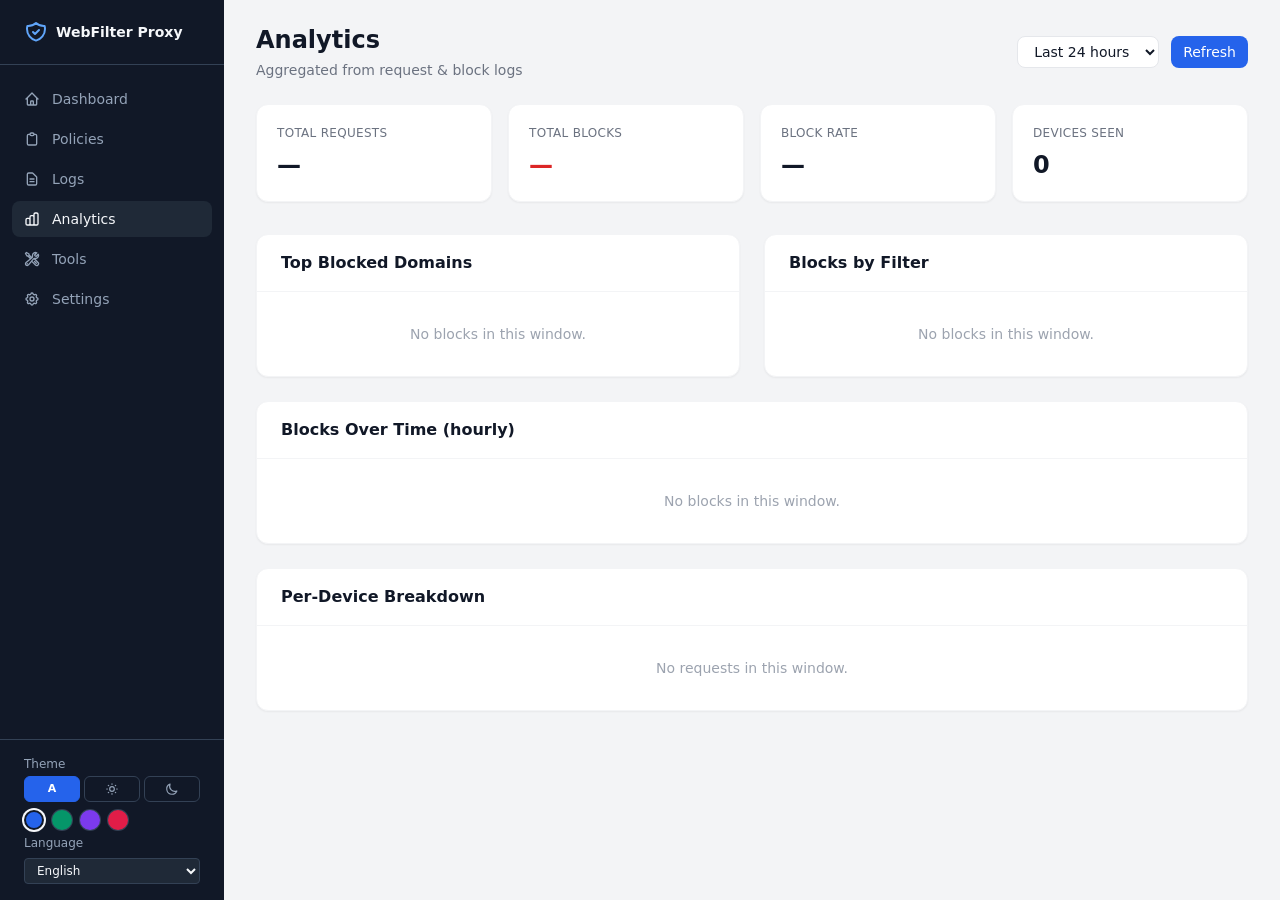
==== ui/analytics.html @ 970b745e "Fork gowebfilter proxy core and management UI Copy the MITM proxy engine, certificate handling, poli" ====
<!DOCTYPE html>
<html lang="en">
<head>
  <meta charset="UTF-8" />
  <meta name="viewport" content="width=device-width, initial-scale=1.0" />
  <title data-i18n="doc.analytics">Analytics — WebFilter Proxy</title>
  <link rel="stylesheet" href="tailwind.css" />
  <link rel="stylesheet" href="theme.css" />
  <script src="chrome.js"></script>
  <script src="i18n.js"></script>
  <script defer src="alpine.min.js"></script>
</head>
<body class="bg-canvas min-h-screen" x-data="analyticsPage()" x-init="init()">
  <div class="flex h-screen overflow-hidden">

    <!-- Sidebar -->
    <aside class="wf-sidebar w-56 bg-sidebar text-sidebar-ink flex flex-col flex-shrink-0">
      <div class="px-6 py-5 border-b border-sidebar-border">
        <div class="flex items-center gap-2">
          <svg class="w-6 h-6 text-blue-400" fill="none" viewBox="0 0 24 24" stroke="currentColor">
            <path stroke-linecap="round" stroke-linejoin="round" stroke-width="2"
              d="M9 12l2 2 4-4m5.618-4.016A11.955 11.955 0 0112 2.944a11.955 11.955 0 01-8.618 3.04A12.02 12.02 0 003 9c0 5.591 3.824 10.29 9 11.622 5.176-1.332 9-6.03 9-11.622 0-1.042-.133-2.052-.382-3.016z"/>
          </svg>
          <span class="font-bold text-sm">WebFilter Proxy</span>
        </div>
      </div>
      <nav class="flex-1 px-3 py-4 space-y-1">
        <a href="index.html" class="flex items-center gap-3 px-3 py-2 rounded-lg text-sidebar-muted hover:bg-sidebar-active hover:text-sidebar-ink text-sm transition-colors">
          <svg class="w-4 h-4" fill="none" viewBox="0 0 24 24" stroke="currentColor"><path stroke-linecap="round" stroke-linejoin="round" stroke-width="2" d="M3 12l2-2m0 0l7-7 7 7M5 10v10a1 1 0 001 1h3m10-11l2 2m-2-2v10a1 1 0 01-1 1h-3m-6 0a1 1 0 001-1v-4a1 1 0 011-1h2a1 1 0 011 1v4a1 1 0 001 1m-6 0h6"/></svg>
          <span data-i18n="nav.dashboard">Dashboard</span>
        </a>
        <a href="policies.html" class="flex items-center gap-3 px-3 py-2 rounded-lg text-sidebar-muted hover:bg-sidebar-active hover:text-sidebar-ink text-sm transition-colors">
          <svg class="w-4 h-4" fill="none" viewBox="0 0 24 24" stroke="currentColor"><path stroke-linecap="round" stroke-linejoin="round" stroke-width="2" d="M9 5H7a2 2 0 00-2 2v12a2 2 0 002 2h10a2 2 0 002-2V7a2 2 0 00-2-2h-2M9 5a2 2 0 002 2h2a2 2 0 002-2M9 5a2 2 0 012-2h2a2 2 0 012 2"/></svg>
          <span data-i18n="nav.policies">Policies</span>
        </a>
        <a href="logs.html" class="flex items-center gap-3 px-3 py-2 rounded-lg text-sidebar-muted hover:bg-sidebar-active hover:text-sidebar-ink text-sm transition-colors">
          <svg class="w-4 h-4" fill="none" viewBox="0 0 24 24" stroke="currentColor"><path stroke-linecap="round" stroke-linejoin="round" stroke-width="2" d="M9 12h6m-6 4h6m2 5H7a2 2 0 01-2-2V5a2 2 0 012-2h5.586a1 1 0 01.707.293l5.414 5.414a1 1 0 01.293.707V19a2 2 0 01-2 2z"/></svg>
          <span data-i18n="nav.logs">Logs</span>
        </a>
        <a href="analytics.html" class="flex items-center gap-3 px-3 py-2 rounded-lg bg-sidebar-active text-sidebar-ink text-sm font-medium">
          <svg class="w-4 h-4" fill="none" viewBox="0 0 24 24" stroke="currentColor"><path stroke-linecap="round" stroke-linejoin="round" stroke-width="2" d="M9 19v-6a2 2 0 00-2-2H5a2 2 0 00-2 2v6a2 2 0 002 2h2a2 2 0 002-2zm0 0V9a2 2 0 012-2h2a2 2 0 012 2v10m-6 0a2 2 0 002 2h2a2 2 0 002-2m0 0V5a2 2 0 012-2h2a2 2 0 012 2v14a2 2 0 01-2 2h-2a2 2 0 01-2-2z"/></svg>
          <span data-i18n="nav.analytics">Analytics</span>
        </a>
        <a href="tools.html" class="flex items-center gap-3 px-3 py-2 rounded-lg text-sidebar-muted hover:bg-sidebar-active hover:text-sidebar-ink text-sm transition-colors">
          <svg class="w-4 h-4" fill="none" viewBox="0 0 24 24" stroke="currentColor"><path stroke-linecap="round" stroke-linejoin="round" stroke-width="2" d="M11.42 15.17L17.25 21A2.652 2.652 0 0021 17.25l-5.877-5.877M11.42 15.17l2.496-3.03c.317-.384.74-.626 1.208-.766M11.42 15.17l-4.655 5.653a2.548 2.548 0 11-3.586-3.586l6.837-5.63m5.108-.233c.55-.164 1.163-.188 1.743-.14a4.5 4.5 0 004.486-6.336l-3.276 3.277a3.004 3.004 0 01-2.25-2.25l3.276-3.276a4.5 4.5 0 00-6.336 4.486c.091 1.076-.071 2.264-.904 2.95l-.102.085m-1.745 1.437L5.909 7.5H4.5L2.25 3.75l1.5-1.5L7.5 4.5v1.409l4.26 4.26m-1.745 1.437l1.745-1.437m6.615 8.206L15.75 15.75M4.867 19.125h.008v.008h-.008v-.008z"/></svg>
          <span data-i18n="nav.tools">Tools</span>
        </a>
        <a href="settings.html" class="flex items-center gap-3 px-3 py-2 rounded-lg text-sidebar-muted hover:bg-sidebar-active hover:text-sidebar-ink text-sm transition-colors">
          <svg class="w-4 h-4" fill="none" viewBox="0 0 24 24" stroke="currentColor"><path stroke-linecap="round" stroke-linejoin="round" stroke-width="2" d="M10.325 4.317c.426-1.756 2.924-1.756 3.35 0a1.724 1.724 0 002.573 1.066c1.543-.94 3.31.826 2.37 2.37a1.724 1.724 0 001.065 2.572c1.756.426 1.756 2.924 0 3.35a1.724 1.724 0 00-1.066 2.573c.94 1.543-.826 3.31-2.37 2.37a1.724 1.724 0 00-2.572 1.065c-.426 1.756-2.924 1.756-3.35 0a1.724 1.724 0 00-2.573-1.066c-1.543.94-3.31-.826-2.37-2.37a1.724 1.724 0 00-1.065-2.572c-1.756-.426-1.756-2.924 0-3.35a1.724 1.724 0 001.066-2.573c-.94-1.543.826-3.31 2.37-2.37.996.608 2.296.07 2.572-1.065z"/><path stroke-linecap="round" stroke-linejoin="round" stroke-width="2" d="M15 12a3 3 0 11-6 0 3 3 0 016 0z"/></svg>
          <span data-i18n="nav.settings">Settings</span>
        </a>
      </nav>
      <div class="px-3 py-4 border-t border-sidebar-border">
        <label class="block px-3">
          <span class="text-xs text-sidebar-muted" data-i18n="lang.label">Language</span>
          <select class="wf-lang-select mt-1 w-full bg-sidebar-active text-sidebar-ink text-xs rounded px-2 py-1 border border-sidebar-border focus:outline-none"></select>
        </label>
      </div>
    </aside>

    <!-- Main -->
    <main class="flex-1 overflow-auto">
      <div class="px-8 py-6">
        <div class="mb-6 flex items-center justify-between">
          <div>
            <h1 class="text-2xl font-bold text-gray-900" data-i18n="an.title">Analytics</h1>
            <p class="text-sm text-gray-500 mt-1" data-i18n="an.subtitle">Aggregated from request &amp; block logs</p>
          </div>
          <div class="flex items-center gap-3">
            <select x-model.number="hours" @change="load()"
                    class="border border-gray-200 rounded-lg px-3 py-1.5 text-sm focus:outline-none focus:ring-2 focus:ring-blue-500">
              <option value="1" x-text="$t('an.last1h')">Last 1 hour</option>
              <option value="6" x-text="$t('an.last6h')">Last 6 hours</option>
              <option value="24" selected x-text="$t('an.last24h')">Last 24 hours</option>
              <option value="72" x-text="$t('an.last3d')">Last 3 days</option>
              <option value="168" x-text="$t('an.last7d')">Last 7 days</option>
              <option value="720" x-text="$t('an.last30d')">Last 30 days</option>
            </select>
            <button @click="load()" class="px-3 py-1.5 text-sm font-medium text-white bg-blue-600 rounded-lg hover:bg-blue-700" data-i18n="an.refresh">Refresh</button>
          </div>
        </div>

        <!-- Summary stat cards -->
        <div class="grid grid-cols-1 sm:grid-cols-4 gap-4 mb-8">
          <div class="bg-card rounded-xl shadow-sm p-5 border border-gray-100">
            <div class="text-xs font-medium text-gray-500 uppercase tracking-wide mb-2" data-i18n="an.totalRequests">Total Requests</div>
            <div class="text-2xl font-bold text-gray-900" x-text="data.total_requests ?? '—'"></div>
          </div>
          <div class="bg-card rounded-xl shadow-sm p-5 border border-gray-100">
            <div class="text-xs font-medium text-gray-500 uppercase tracking-wide mb-2" data-i18n="an.totalBlocks">Total Blocks</div>
            <div class="text-2xl font-bold text-red-600" x-text="data.total_blocks ?? '—'"></div>
          </div>
          <div class="bg-card rounded-xl shadow-sm p-5 border border-gray-100">
            <div class="text-xs font-medium text-gray-500 uppercase tracking-wide mb-2" data-i18n="an.blockRate">Block Rate</div>
            <div class="text-2xl font-bold text-gray-900" x-text="blockRate"></div>
          </div>
          <div class="bg-card rounded-xl shadow-sm p-5 border border-gray-100">
            <div class="text-xs font-medium text-gray-500 uppercase tracking-wide mb-2" data-i18n="an.devicesSeen">Devices Seen</div>
            <div class="text-2xl font-bold text-gray-900" x-text="(data.per_device ?? []).length"></div>
          </div>
        </div>

        <div class="grid grid-cols-1 lg:grid-cols-2 gap-6 mb-6">

          <!-- Top blocked domains -->
          <div class="bg-card rounded-xl shadow-sm border border-gray-100">
            <div class="px-6 py-4 border-b border-gray-100">
              <h2 class="text-base font-semibold text-gray-900" data-i18n="an.topBlockedDomains">Top Blocked Domains</h2>
            </div>
            <div x-show="!data.top_blocked_domains || data.top_blocked_domains.length === 0"
                 class="px-6 py-8 text-center text-gray-400 text-sm" data-i18n="an.noBlocks">No blocks in this window.</div>
            <ul x-show="data.top_blocked_domains && data.top_blocked_domains.length > 0" class="divide-y divide-gray-50">
              <template x-for="(d, i) in data.top_blocked_domains" :key="i">
                <li class="px-6 py-3 flex items-center gap-3">
                  <span class="text-xs font-mono text-gray-400 w-5 text-right" x-text="i + 1"></span>
                  <span class="flex-1 font-mono text-sm text-gray-800 truncate" x-text="d.domain" :title="d.domain"></span>
                  <div class="w-24 bar-track">
                    <div class="bar-fill bg-red-400" :style="'width:' + pct(d.count, data.top_blocked_domains[0].count) + '%'"></div>
                  </div>
                  <span class="text-sm font-semibold text-gray-700 w-10 text-right" x-text="d.count"></span>
                </li>
              </template>
            </ul>
          </div>

          <!-- Blocks by component -->
          <div class="bg-card rounded-xl shadow-sm border border-gray-100">
            <div class="px-6 py-4 border-b border-gray-100">
              <h2 class="text-base font-semibold text-gray-900" data-i18n="an.blocksByFilter">Blocks by Filter</h2>
            </div>
            <div x-show="!data.blocks_by_component || data.blocks_by_component.length === 0"
                 class="px-6 py-8 text-center text-gray-400 text-sm" data-i18n="an.noBlocks">No blocks in this window.</div>
            <ul x-show="data.blocks_by_component && data.blocks_by_component.length > 0" class="divide-y divide-gray-50">
              <template x-for="(c, i) in data.blocks_by_component" :key="i">
                <li class="px-6 py-3 flex items-center gap-3">
                  <span class="flex-1 text-sm text-gray-800" x-text="c.component"></span>
                  <div class="w-32 bar-track">
                    <div class="bar-fill bg-blue-400" :style="'width:' + pct(c.count, data.blocks_by_component[0].count) + '%'"></div>
                  </div>
                  <span class="text-sm font-semibold text-gray-700 w-10 text-right" x-text="c.count"></span>
                </li>
              </template>
            </ul>
          </div>
        </div>

        <!-- Blocks over time -->
        <div class="bg-card rounded-xl shadow-sm border border-gray-100 mb-6">
          <div class="px-6 py-4 border-b border-gray-100">
            <h2 class="text-base font-semibold text-gray-900" data-i18n="an.blocksOverTime">Blocks Over Time (hourly)</h2>
          </div>
          <div x-show="!data.blocks_timeline || data.blocks_timeline.length === 0"
               class="px-6 py-8 text-center text-gray-400 text-sm" data-i18n="an.noBlocks">No block events in this window.</div>
          <div x-show="data.blocks_timeline && data.blocks_timeline.length > 0" class="px-6 py-5">
            <div class="flex items-end gap-1 h-28 overflow-x-auto">
              <template x-for="(b, i) in data.blocks_timeline" :key="i">
                <div class="flex flex-col items-center gap-1 flex-shrink-0" style="min-width:28px">
                  <span class="text-xs text-gray-500" x-text="b.count"></span>
                  <div class="w-5 bg-red-400 rounded-t transition-all duration-300"
                       :style="'height:' + Math.max(4, pct(b.count, timelineMax) * 0.88) + 'px'"
                       :title="fmtHour(b.ts) + ': ' + b.count + ' blocks'"></div>
                  <span class="text-xs text-gray-400 rotate-45 origin-left whitespace-nowrap" x-text="fmtHour(b.ts)"></span>
                </div>
              </template>
            </div>
          </div>
        </div>

        <!-- Per-device breakdown -->
        <div class="bg-card rounded-xl shadow-sm border border-gray-100">
          <div class="px-6 py-4 border-b border-gray-100">
            <h2 class="text-base font-semibold text-gray-900" data-i18n="an.perDevice">Per-Device Breakdown</h2>
          </div>
          <div x-show="!data.per_device || data.per_device.length === 0"
               class="px-6 py-8 text-center text-gray-400 text-sm" data-i18n="an.noRequests">No requests in this window.</div>
          <div x-show="data.per_device && data.per_device.length > 0" class="overflow-x-auto">
            <table class="w-full text-sm">
              <thead>
                <tr class="border-b border-gray-100 text-left">
                  <th class="px-6 py-3 text-xs font-medium text-gray-500 uppercase" data-i18n="th.clientIp">Client IP</th>
                  <th class="px-6 py-3 text-xs font-medium text-gray-500 uppercase" data-i18n="th.policy">Policy</th>
                  <th class="px-6 py-3 text-xs font-medium text-gray-500 uppercase" data-i18n="th.total">Total</th>
                  <th class="px-6 py-3 text-xs font-medium text-gray-500 uppercase" data-i18n="th.blocked">Blocked</th>
                  <th class="px-6 py-3 text-xs font-medium text-gray-500 uppercase" data-i18n="an.blockRate">Block Rate</th>
                  <th class="px-6 py-3 text-xs font-medium text-gray-500 uppercase"></th>
                </tr>
              </thead>
              <tbody>
                <template x-for="(d, i) in data.per_device" :key="i">
                  <tr class="border-b border-gray-50">
                    <td class="px-6 py-2 font-mono text-xs text-gray-800" x-text="d.ip"></td>
                    <td class="px-6 py-2 text-gray-600 text-xs" x-text="d.policy || '—'"></td>
                    <td class="px-6 py-2 text-gray-700 font-medium" x-text="d.total"></td>
                    <td class="px-6 py-2">
                      <span x-show="d.blocked > 0" class="badge bg-red-100 text-red-700" x-text="d.blocked"></span>
                      <span x-show="d.blocked === 0" class="text-gray-400">0</span>
                    </td>
                    <td class="px-6 py-2 text-xs text-gray-500"
                        x-text="d.total > 0 ? Math.round(d.blocked / d.total * 100) + '%' : '0%'"></td>
                    <td class="px-6 py-2">
                      <div class="w-20 bar-track">
                        <div class="bar-fill bg-red-300"
                             :style="'width:' + (d.total > 0 ? Math.round(d.blocked / d.total * 100) : 0) + '%'"></div>
                      </div>
                    </td>
                  </tr>
                </template>
              </tbody>
            </table>
          </div>
        </div>
      </div>
    </main>
  </div>

  <script>
    function analyticsPage() {
      return {
        hours: 24,
        data: {},

        async init() { await this.load(); },

        async load() {
          try {
            const res = await fetch(`/api/analytics?hours=${this.hours}`);
            this.data = await res.json();
          } catch (e) { this.data = {}; }
        },

        get blockRate() {
          const t = this.data.total_requests ?? 0;
          const b = this.data.total_blocks ?? 0;
          if (!t) return '—';
          return Math.round(b / t * 100) + '%';
        },

        get timelineMax() {
          const tl = this.data.blocks_timeline ?? [];
          return tl.reduce((m, b) => Math.max(m, b.count), 1);
        },

        pct(val, max) { return max > 0 ? Math.round(val / max * 100) : 0; },

        fmtHour(ts) {
          const d = new Date(ts * 1000);
          return d.toLocaleString([], { month: 'numeric', day: 'numeric', hour: '2-digit', minute: '2-digit' });
        },
      };
    }
  </script>
</body>
</html>
---- ui/theme.css ----
/*
 * WebFilter management UI — theme tokens + responsive shell.
 *
 * Build-free companion to chrome.js. chrome.js remaps Tailwind's `gray`/`blue`
 * palettes (and adds `canvas`/`card`/`sidebar*` utilities) to the CSS variables
 * defined here, so existing utility classes (bg-card, text-gray-900, bg-blue-600…)
 * theme automatically. chrome.js always sets an explicit data-theme="light|dark"
 * (resolving the user's "auto" preference) and data-accent on <html> BEFORE paint,
 * so there is no flash and no prefers-color-scheme media query is needed here.
 *
 * Colour values are "R G B" triples (no commas) so Tailwind's
 * rgb(var(--x) / <alpha-value>) opacity modifier keeps working.
 *
 *   Neutrals  : --wf-gray-50..900, --wf-canvas (page), --wf-card (surface)
 *   Accent    : --wf-accent-50/100/400/600/700/800  (the only blue steps used)
 *   Sidebar   : --wf-sidebar*  (stays dark in both modes)
 */

/* ── Sidebar chrome — mode-independent (dark in both light & dark themes) ── */
:root {
  --wf-sidebar:        17 24 39;   /* slate-900 — matches the original look   */
  --wf-sidebar-ink:    245 247 250;/* active item / heading text              */
  --wf-sidebar-muted:  148 163 184;/* inactive nav text (was gray-400)        */
  --wf-sidebar-active:  31 41 55;  /* hover / active item bg (was gray-800)   */
  --wf-sidebar-border:  51 65 85;  /* dividers (was gray-700)                 */
}

/* ── Neutrals: LIGHT ── */
:root[data-theme="light"] {
  --wf-canvas:   243 244 246;
  --wf-card:     255 255 255;
  --wf-gray-50:  249 250 251;
  --wf-gray-100: 243 244 246;
  --wf-gray-200: 229 231 235;
  --wf-gray-300: 209 213 219;
  --wf-gray-400: 156 163 175;
  --wf-gray-500: 107 114 128;
  --wf-gray-600:  75  85  99;
  --wf-gray-700:  55  65  81;
  --wf-gray-800:  31  41  55;
  --wf-gray-900:  17  24  39;
}

/* ── Neutrals: DARK (the gray ramp inverts so text-gray-900 reads light) ── */
:root[data-theme="dark"] {
  --wf-canvas:   17  21  28;
  --wf-card:     26  32  42;
  --wf-gray-50:  30  35  45;
  --wf-gray-100: 38  44  56;
  --wf-gray-200: 50  58  72;
  --wf-gray-300: 71  85 105;
  --wf-gray-400: 148 163 184;
  --wf-gray-500: 160 174 192;
  --wf-gray-600: 190 200 214;
  --wf-gray-700: 209 217 228;
  --wf-gray-800: 226 232 240;
  --wf-gray-900: 241 245 249;
}

/* ── Accents (light) — fallback default is blue ── */
:root[data-theme="light"],
:root[data-theme="light"][data-accent="blue"] {
  --wf-accent-50:  239 246 255;
  --wf-accent-100: 219 234 254;
  --wf-accent-400:  96 165 250;
  --wf-accent-600:  37  99 235;
  --wf-accent-700:  29  78 216;
  --wf-accent-800:  30  64 175;
}
:root[data-theme="light"][data-accent="emerald"] {
  --wf-accent-50:  236 253 245;
  --wf-accent-100: 209 250 229;
  --wf-accent-400:  52 211 153;
  --wf-accent-600:   5 150 105;
  --wf-accent-700:   4 120  87;
  --wf-accent-800:   6  95  70;
}
:root[data-theme="light"][data-accent="violet"] {
  --wf-accent-50:  245 243 255;
  --wf-accent-100: 237 233 254;
  --wf-accent-400: 167 139 250;
  --wf-accent-600: 124  58 237;
  --wf-accent-700: 109  40 217;
  --wf-accent-800:  91  33 182;
}
:root[data-theme="light"][data-accent="rose"] {
  --wf-accent-50:  255 241 242;
  --wf-accent-100: 255 228 230;
  --wf-accent-400: 251 113 133;
  --wf-accent-600: 225  29  72;
  --wf-accent-700: 190  18  60;
  --wf-accent-800: 159  18  57;
}

/* ── Accents (dark) — ramp shifts lighter so it reads on dark surfaces.
      step 700 is deliberately light: it is the text colour of the *-100/700
      tint badges (e.g. the URL filter badge), which now sit on a dark tint. ── */
:root[data-theme="dark"],
:root[data-theme="dark"][data-accent="blue"] {
  --wf-accent-50:  23  37  60;
  --wf-accent-100: 30  58  95;
  --wf-accent-400: 96 165 250;
  --wf-accent-600: 59 130 246;
  --wf-accent-700: 96 165 250;
  --wf-accent-800: 147 197 253;
}
:root[data-theme="dark"][data-accent="emerald"] {
  --wf-accent-50:  16  45  38;
  --wf-accent-100:  6  60  50;
  --wf-accent-400: 52 211 153;
  --wf-accent-600: 16 185 129;
  --wf-accent-700: 52 211 153;
  --wf-accent-800: 110 231 183;
}
:root[data-theme="dark"][data-accent="violet"] {
  --wf-accent-50:  40  30  70;
  --wf-accent-100: 49  36  92;
  --wf-accent-400: 167 139 250;
  --wf-accent-600: 139  92 246;
  --wf-accent-700: 167 139 250;
  --wf-accent-800: 196 181 253;
}
:root[data-theme="dark"][data-accent="rose"] {
  --wf-accent-50:  60  24  32;
  --wf-accent-100: 80  28  42;
  --wf-accent-400: 251 113 133;
  --wf-accent-600: 244  63  94;
  --wf-accent-700: 251 113 133;
  --wf-accent-800: 253 164 175;
}

/* Smooth the switch a touch (not on transforms — keep the drawer snappy). */
body { transition: background-color .15s ease, color .15s ease; }

/* Form controls default to the themed surface so they don't render as native
   white boxes (with black text) in dark mode. These are element-level rules, so
   any explicit utility class (e.g. the sidebar's bg-sidebar-active language
   select, or a text-gray-700 field) still wins on specificity. In light mode
   the card is white, so this matches the previous native appearance exactly. */
input:not([type="checkbox"]):not([type="radio"]):not([type="range"]),
select,
textarea {
  background-color: rgb(var(--wf-card));
  color: rgb(var(--wf-gray-900));
  border-color: rgb(var(--wf-gray-200));
}
input::placeholder,
textarea::placeholder { color: rgb(var(--wf-gray-400)); }
input, select, textarea { accent-color: rgb(var(--wf-accent-600)); }

/* ── Theme picker (injected into the sidebar by chrome.js) ── */
.wf-theme-picker .wf-mode-btn {
  flex: 1 1 0;
  border: 1px solid rgb(var(--wf-sidebar-border));
  color: rgb(var(--wf-sidebar-muted));
  border-radius: .375rem;
  padding: .25rem 0;
  font-size: .6875rem;
  line-height: 1rem;
  display: flex;
  align-items: center;
  justify-content: center;
  cursor: pointer;
  transition: background-color .12s, color .12s, border-color .12s;
}
.wf-theme-picker .wf-mode-btn:hover { color: rgb(var(--wf-sidebar-ink)); }
.wf-theme-picker .wf-mode-btn.wf-active {
  background: rgb(var(--wf-accent-600));
  border-color: rgb(var(--wf-accent-600));
  color: #fff;
}
.wf-theme-picker .wf-swatch {
  width: 1.25rem;
  height: 1.25rem;
  border-radius: 9999px;
  cursor: pointer;
  border: 2px solid transparent;
  box-shadow: 0 0 0 1px rgb(var(--wf-sidebar-border));
  transition: transform .12s;
}
.wf-theme-picker .wf-swatch:hover { transform: scale(1.1); }
.wf-theme-picker .wf-swatch.wf-active {
  border-color: rgb(var(--wf-sidebar));
  box-shadow: 0 0 0 2px rgb(var(--wf-sidebar-ink));
}

/* ── Responsive shell: off-canvas drawer below lg (1024px) ── */
.wf-topbar { display: none; }

@media (max-width: 1023px) {
  .wf-sidebar {
    position: fixed;
    inset-block: 0;
    inset-inline-start: 0;
    transform: translateX(-100%);
    transition: transform .2s ease;
    z-index: 50;
    box-shadow: 0 0 40px rgba(0, 0, 0, .35);
  }
  [dir="rtl"] .wf-sidebar { transform: translateX(100%); }
  .wf-sidebar.wf-open { transform: none; }

  .wf-backdrop {
    position: fixed;
    inset: 0;
    background: rgba(0, 0, 0, .5);
    opacity: 0;
    pointer-events: none;
    transition: opacity .2s ease;
    z-index: 40;
  }
  .wf-backdrop.wf-open { opacity: 1; pointer-events: auto; }

  .wf-topbar {
    position: sticky;
    top: 0;
    z-index: 30;
    display: flex;
    align-items: center;
    gap: .625rem;
    padding: .5rem .75rem;
    background: rgb(var(--wf-card));
    border-bottom: 1px solid rgb(var(--wf-gray-200));
  }
  .wf-burger {
    display: inline-flex;
    align-items: center;
    justify-content: center;
    width: 2.25rem;
    height: 2.25rem;
    border-radius: .5rem;
    color: rgb(var(--wf-gray-700));
    cursor: pointer;
  }
  .wf-burger:hover { background: rgb(var(--wf-gray-100)); }
}

/* Desktop: never show mobile chrome even if classes linger. */
@media (min-width: 1024px) {
  .wf-backdrop, .wf-topbar { display: none !important; }
}
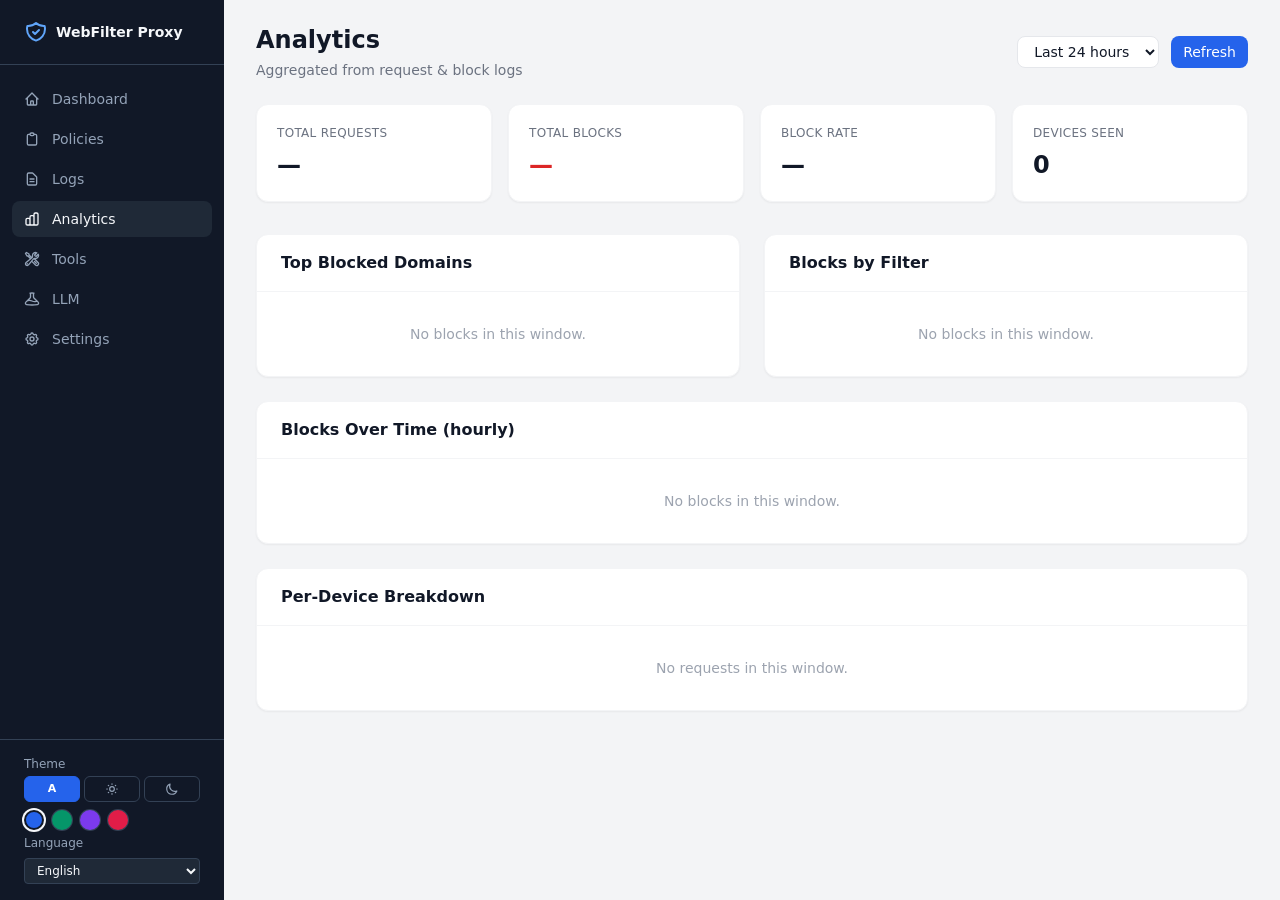
==== commit c4cd761c: "Add the edge-LLM runtime: llama.cpp downloader, supervisor, client and UI Settings gain an llm block" ====
--- a/ui/analytics.html
+++ b/ui/analytics.html
@@ -44,6 +44,10 @@
         <a href="tools.html" class="flex items-center gap-3 px-3 py-2 rounded-lg text-sidebar-muted hover:bg-sidebar-active hover:text-sidebar-ink text-sm transition-colors">
           <svg class="w-4 h-4" fill="none" viewBox="0 0 24 24" stroke="currentColor"><path stroke-linecap="round" stroke-linejoin="round" stroke-width="2" d="M11.42 15.17L17.25 21A2.652 2.652 0 0021 17.25l-5.877-5.877M11.42 15.17l2.496-3.03c.317-.384.74-.626 1.208-.766M11.42 15.17l-4.655 5.653a2.548 2.548 0 11-3.586-3.586l6.837-5.63m5.108-.233c.55-.164 1.163-.188 1.743-.14a4.5 4.5 0 004.486-6.336l-3.276 3.277a3.004 3.004 0 01-2.25-2.25l3.276-3.276a4.5 4.5 0 00-6.336 4.486c.091 1.076-.071 2.264-.904 2.95l-.102.085m-1.745 1.437L5.909 7.5H4.5L2.25 3.75l1.5-1.5L7.5 4.5v1.409l4.26 4.26m-1.745 1.437l1.745-1.437m6.615 8.206L15.75 15.75M4.867 19.125h.008v.008h-.008v-.008z"/></svg>
           <span data-i18n="nav.tools">Tools</span>
+        </a>
+        <a href="llm.html" class="flex items-center gap-3 px-3 py-2 rounded-lg text-sidebar-muted hover:bg-sidebar-active hover:text-sidebar-ink text-sm transition-colors">
+          <svg class="w-4 h-4" fill="none" viewBox="0 0 24 24" stroke="currentColor"><path stroke-linecap="round" stroke-linejoin="round" stroke-width="2" d="M9.75 3.104v5.714a2.25 2.25 0 01-.659 1.591L5 14.5M9.75 3.104c-.251.023-.501.05-.75.082m.75-.082a24.301 24.301 0 014.5 0m0 0v5.714c0 .597.237 1.17.659 1.591L19.8 15.3M14.25 3.104c.251.023.501.05.75.082M19.8 15.3l-1.57.393A9.065 9.065 0 0112 15a9.065 9.065 0 00-6.23-.693L5 14.5m14.8.8l1.402 1.402c1.232 1.232.65 3.318-1.067 3.611A48.309 48.309 0 0112 21c-2.773 0-5.491-.235-8.135-.687-1.718-.293-2.3-2.379-1.067-3.61L5 14.5"/></svg>
+          <span data-i18n="nav.llm">LLM</span>
         </a>
         <a href="settings.html" class="flex items-center gap-3 px-3 py-2 rounded-lg text-sidebar-muted hover:bg-sidebar-active hover:text-sidebar-ink text-sm transition-colors">
           <svg class="w-4 h-4" fill="none" viewBox="0 0 24 24" stroke="currentColor"><path stroke-linecap="round" stroke-linejoin="round" stroke-width="2" d="M10.325 4.317c.426-1.756 2.924-1.756 3.35 0a1.724 1.724 0 002.573 1.066c1.543-.94 3.31.826 2.37 2.37a1.724 1.724 0 001.065 2.572c1.756.426 1.756 2.924 0 3.35a1.724 1.724 0 00-1.066 2.573c.94 1.543-.826 3.31-2.37 2.37a1.724 1.724 0 00-2.572 1.065c-.426 1.756-2.924 1.756-3.35 0a1.724 1.724 0 00-2.573-1.066c-1.543.94-3.31-.826-2.37-2.37a1.724 1.724 0 00-1.065-2.572c-1.756-.426-1.756-2.924 0-3.35a1.724 1.724 0 001.066-2.573c-.94-1.543.826-3.31 2.37-2.37.996.608 2.296.07 2.572-1.065z"/><path stroke-linecap="round" stroke-linejoin="round" stroke-width="2" d="M15 12a3 3 0 11-6 0 3 3 0 016 0z"/></svg>
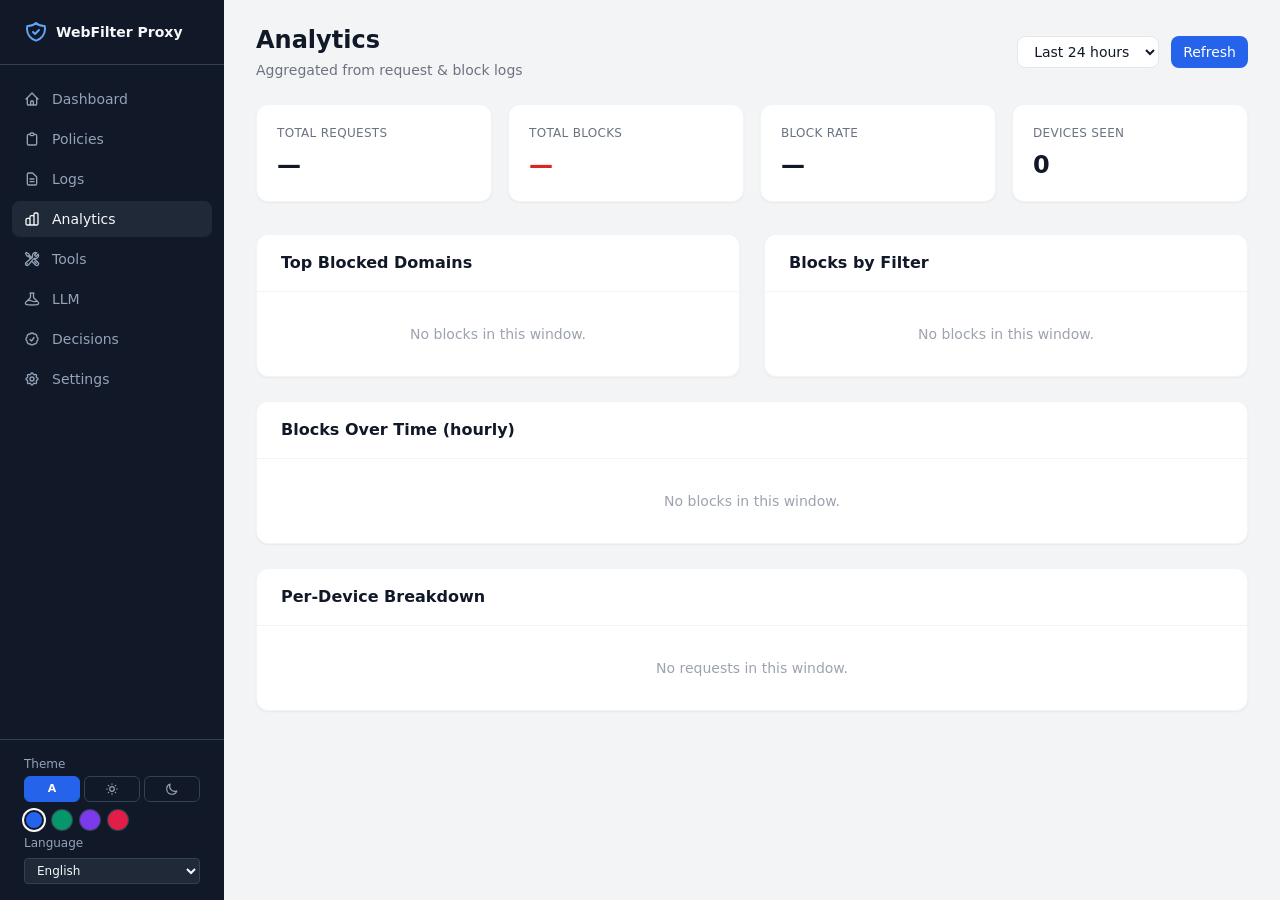
==== commit d1e68893: "Route text and image classification through an LLM verdict service internal/classify/verdict is the " ====
--- a/ui/analytics.html
+++ b/ui/analytics.html
@@ -48,6 +48,10 @@
         <a href="llm.html" class="flex items-center gap-3 px-3 py-2 rounded-lg text-sidebar-muted hover:bg-sidebar-active hover:text-sidebar-ink text-sm transition-colors">
           <svg class="w-4 h-4" fill="none" viewBox="0 0 24 24" stroke="currentColor"><path stroke-linecap="round" stroke-linejoin="round" stroke-width="2" d="M9.75 3.104v5.714a2.25 2.25 0 01-.659 1.591L5 14.5M9.75 3.104c-.251.023-.501.05-.75.082m.75-.082a24.301 24.301 0 014.5 0m0 0v5.714c0 .597.237 1.17.659 1.591L19.8 15.3M14.25 3.104c.251.023.501.05.75.082M19.8 15.3l-1.57.393A9.065 9.065 0 0112 15a9.065 9.065 0 00-6.23-.693L5 14.5m14.8.8l1.402 1.402c1.232 1.232.65 3.318-1.067 3.611A48.309 48.309 0 0112 21c-2.773 0-5.491-.235-8.135-.687-1.718-.293-2.3-2.379-1.067-3.61L5 14.5"/></svg>
           <span data-i18n="nav.llm">LLM</span>
+        </a>
+        <a href="decisions.html" class="flex items-center gap-3 px-3 py-2 rounded-lg text-sidebar-muted hover:bg-sidebar-active hover:text-sidebar-ink text-sm transition-colors">
+          <svg class="w-4 h-4" fill="none" viewBox="0 0 24 24" stroke="currentColor"><path stroke-linecap="round" stroke-linejoin="round" stroke-width="2" d="M9 12.75L11.25 15 15 9.75M21 12c0 1.268-.63 2.39-1.593 3.068a3.745 3.745 0 01-1.043 3.296 3.745 3.745 0 01-3.296 1.043A3.745 3.745 0 0112 21c-1.268 0-2.39-.63-3.068-1.593a3.746 3.746 0 01-3.296-1.043 3.745 3.745 0 01-1.043-3.296A3.745 3.745 0 013 12c0-1.268.63-2.39 1.593-3.068a3.745 3.745 0 011.043-3.296 3.746 3.746 0 013.296-1.043A3.746 3.746 0 0112 3c1.268 0 2.39.63 3.068 1.593a3.746 3.746 0 013.296 1.043 3.746 3.746 0 011.043 3.296A3.745 3.745 0 0121 12z"/></svg>
+          <span data-i18n="nav.decisions">Decisions</span>
         </a>
         <a href="settings.html" class="flex items-center gap-3 px-3 py-2 rounded-lg text-sidebar-muted hover:bg-sidebar-active hover:text-sidebar-ink text-sm transition-colors">
           <svg class="w-4 h-4" fill="none" viewBox="0 0 24 24" stroke="currentColor"><path stroke-linecap="round" stroke-linejoin="round" stroke-width="2" d="M10.325 4.317c.426-1.756 2.924-1.756 3.35 0a1.724 1.724 0 002.573 1.066c1.543-.94 3.31.826 2.37 2.37a1.724 1.724 0 001.065 2.572c1.756.426 1.756 2.924 0 3.35a1.724 1.724 0 00-1.066 2.573c.94 1.543-.826 3.31-2.37 2.37a1.724 1.724 0 00-2.572 1.065c-.426 1.756-2.924 1.756-3.35 0a1.724 1.724 0 00-2.573-1.066c-1.543.94-3.31-.826-2.37-2.37a1.724 1.724 0 00-1.065-2.572c-1.756-.426-1.756-2.924 0-3.35a1.724 1.724 0 001.066-2.573c-.94-1.543.826-3.31 2.37-2.37.996.608 2.296.07 2.572-1.065z"/><path stroke-linecap="round" stroke-linejoin="round" stroke-width="2" d="M15 12a3 3 0 11-6 0 3 3 0 016 0z"/></svg>
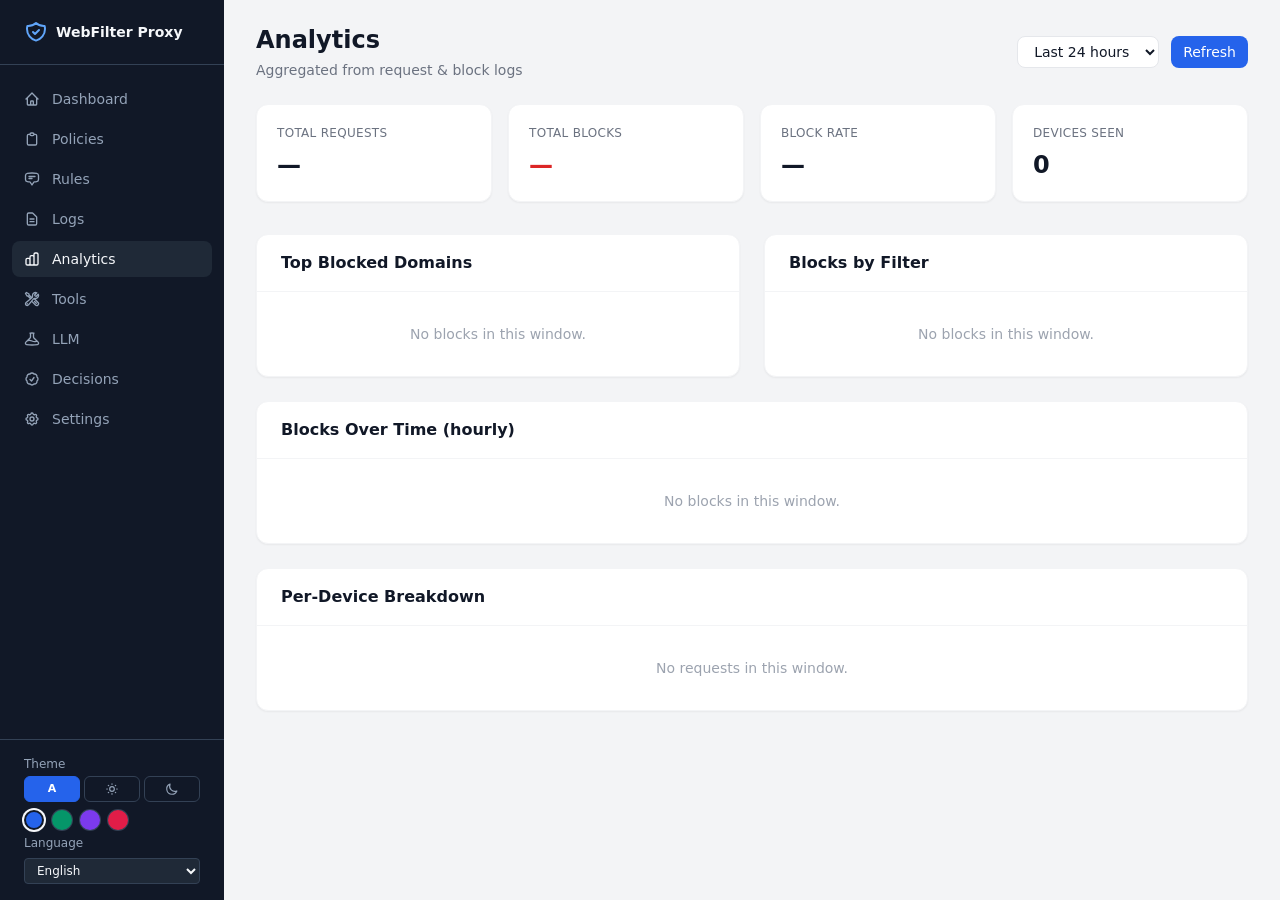
==== commit 21776044: "Add natural-language policy rules with an LLM compiler Rules live in config/rules.json next to setti" ====
--- a/ui/analytics.html
+++ b/ui/analytics.html
@@ -32,6 +32,10 @@
         <a href="policies.html" class="flex items-center gap-3 px-3 py-2 rounded-lg text-sidebar-muted hover:bg-sidebar-active hover:text-sidebar-ink text-sm transition-colors">
           <svg class="w-4 h-4" fill="none" viewBox="0 0 24 24" stroke="currentColor"><path stroke-linecap="round" stroke-linejoin="round" stroke-width="2" d="M9 5H7a2 2 0 00-2 2v12a2 2 0 002 2h10a2 2 0 002-2V7a2 2 0 00-2-2h-2M9 5a2 2 0 002 2h2a2 2 0 002-2M9 5a2 2 0 012-2h2a2 2 0 012 2"/></svg>
           <span data-i18n="nav.policies">Policies</span>
+        </a>
+        <a href="rules.html" class="flex items-center gap-3 px-3 py-2 rounded-lg text-sidebar-muted hover:bg-sidebar-active hover:text-sidebar-ink text-sm transition-colors">
+          <svg class="w-4 h-4" fill="none" viewBox="0 0 24 24" stroke="currentColor"><path stroke-linecap="round" stroke-linejoin="round" stroke-width="2" d="M7.5 8.25h9m-9 3H12m-9.75 1.51c0 1.6 1.123 2.994 2.707 3.227 1.129.166 2.27.293 3.423.379.35.026.67.21.865.501L12 21l2.755-4.133a1.14 1.14 0 01.865-.501 48.172 48.172 0 003.423-.379c1.584-.233 2.707-1.626 2.707-3.228V6.741c0-1.602-1.123-2.995-2.707-3.228A48.394 48.394 0 0012 3c-2.392 0-4.744.175-7.043.513C3.373 3.746 2.25 5.14 2.25 6.741v6.018z"/></svg>
+          <span data-i18n="nav.rules">Rules</span>
         </a>
         <a href="logs.html" class="flex items-center gap-3 px-3 py-2 rounded-lg text-sidebar-muted hover:bg-sidebar-active hover:text-sidebar-ink text-sm transition-colors">
           <svg class="w-4 h-4" fill="none" viewBox="0 0 24 24" stroke="currentColor"><path stroke-linecap="round" stroke-linejoin="round" stroke-width="2" d="M9 12h6m-6 4h6m2 5H7a2 2 0 01-2-2V5a2 2 0 012-2h5.586a1 1 0 01.707.293l5.414 5.414a1 1 0 01.293.707V19a2 2 0 01-2 2z"/></svg>
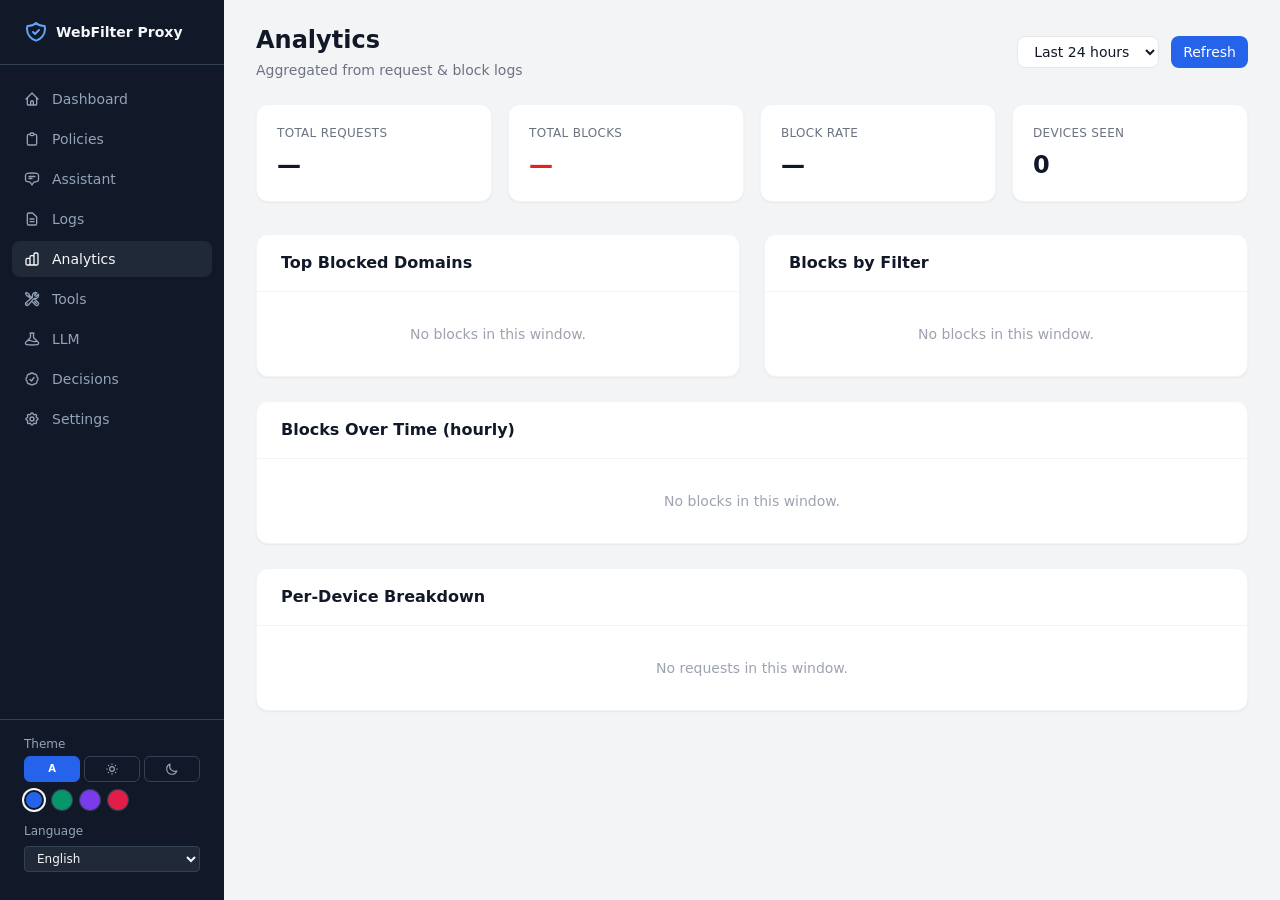
==== commit 2fc6dfc8: "Add an LLM policy assistant and model-judged site categories The sentence-to-rule compiler is replac" ====
--- a/ui/analytics.html
+++ b/ui/analytics.html
@@ -33,9 +33,9 @@
           <svg class="w-4 h-4" fill="none" viewBox="0 0 24 24" stroke="currentColor"><path stroke-linecap="round" stroke-linejoin="round" stroke-width="2" d="M9 5H7a2 2 0 00-2 2v12a2 2 0 002 2h10a2 2 0 002-2V7a2 2 0 00-2-2h-2M9 5a2 2 0 002 2h2a2 2 0 002-2M9 5a2 2 0 012-2h2a2 2 0 012 2"/></svg>
           <span data-i18n="nav.policies">Policies</span>
         </a>
-        <a href="rules.html" class="flex items-center gap-3 px-3 py-2 rounded-lg text-sidebar-muted hover:bg-sidebar-active hover:text-sidebar-ink text-sm transition-colors">
+        <a href="assistant.html" class="flex items-center gap-3 px-3 py-2 rounded-lg text-sidebar-muted hover:bg-sidebar-active hover:text-sidebar-ink text-sm transition-colors">
           <svg class="w-4 h-4" fill="none" viewBox="0 0 24 24" stroke="currentColor"><path stroke-linecap="round" stroke-linejoin="round" stroke-width="2" d="M7.5 8.25h9m-9 3H12m-9.75 1.51c0 1.6 1.123 2.994 2.707 3.227 1.129.166 2.27.293 3.423.379.35.026.67.21.865.501L12 21l2.755-4.133a1.14 1.14 0 01.865-.501 48.172 48.172 0 003.423-.379c1.584-.233 2.707-1.626 2.707-3.228V6.741c0-1.602-1.123-2.995-2.707-3.228A48.394 48.394 0 0012 3c-2.392 0-4.744.175-7.043.513C3.373 3.746 2.25 5.14 2.25 6.741v6.018z"/></svg>
-          <span data-i18n="nav.rules">Rules</span>
+          <span data-i18n="nav.assistant">Assistant</span>
         </a>
         <a href="logs.html" class="flex items-center gap-3 px-3 py-2 rounded-lg text-sidebar-muted hover:bg-sidebar-active hover:text-sidebar-ink text-sm transition-colors">
           <svg class="w-4 h-4" fill="none" viewBox="0 0 24 24" stroke="currentColor"><path stroke-linecap="round" stroke-linejoin="round" stroke-width="2" d="M9 12h6m-6 4h6m2 5H7a2 2 0 01-2-2V5a2 2 0 012-2h5.586a1 1 0 01.707.293l5.414 5.414a1 1 0 01.293.707V19a2 2 0 01-2 2z"/></svg>
